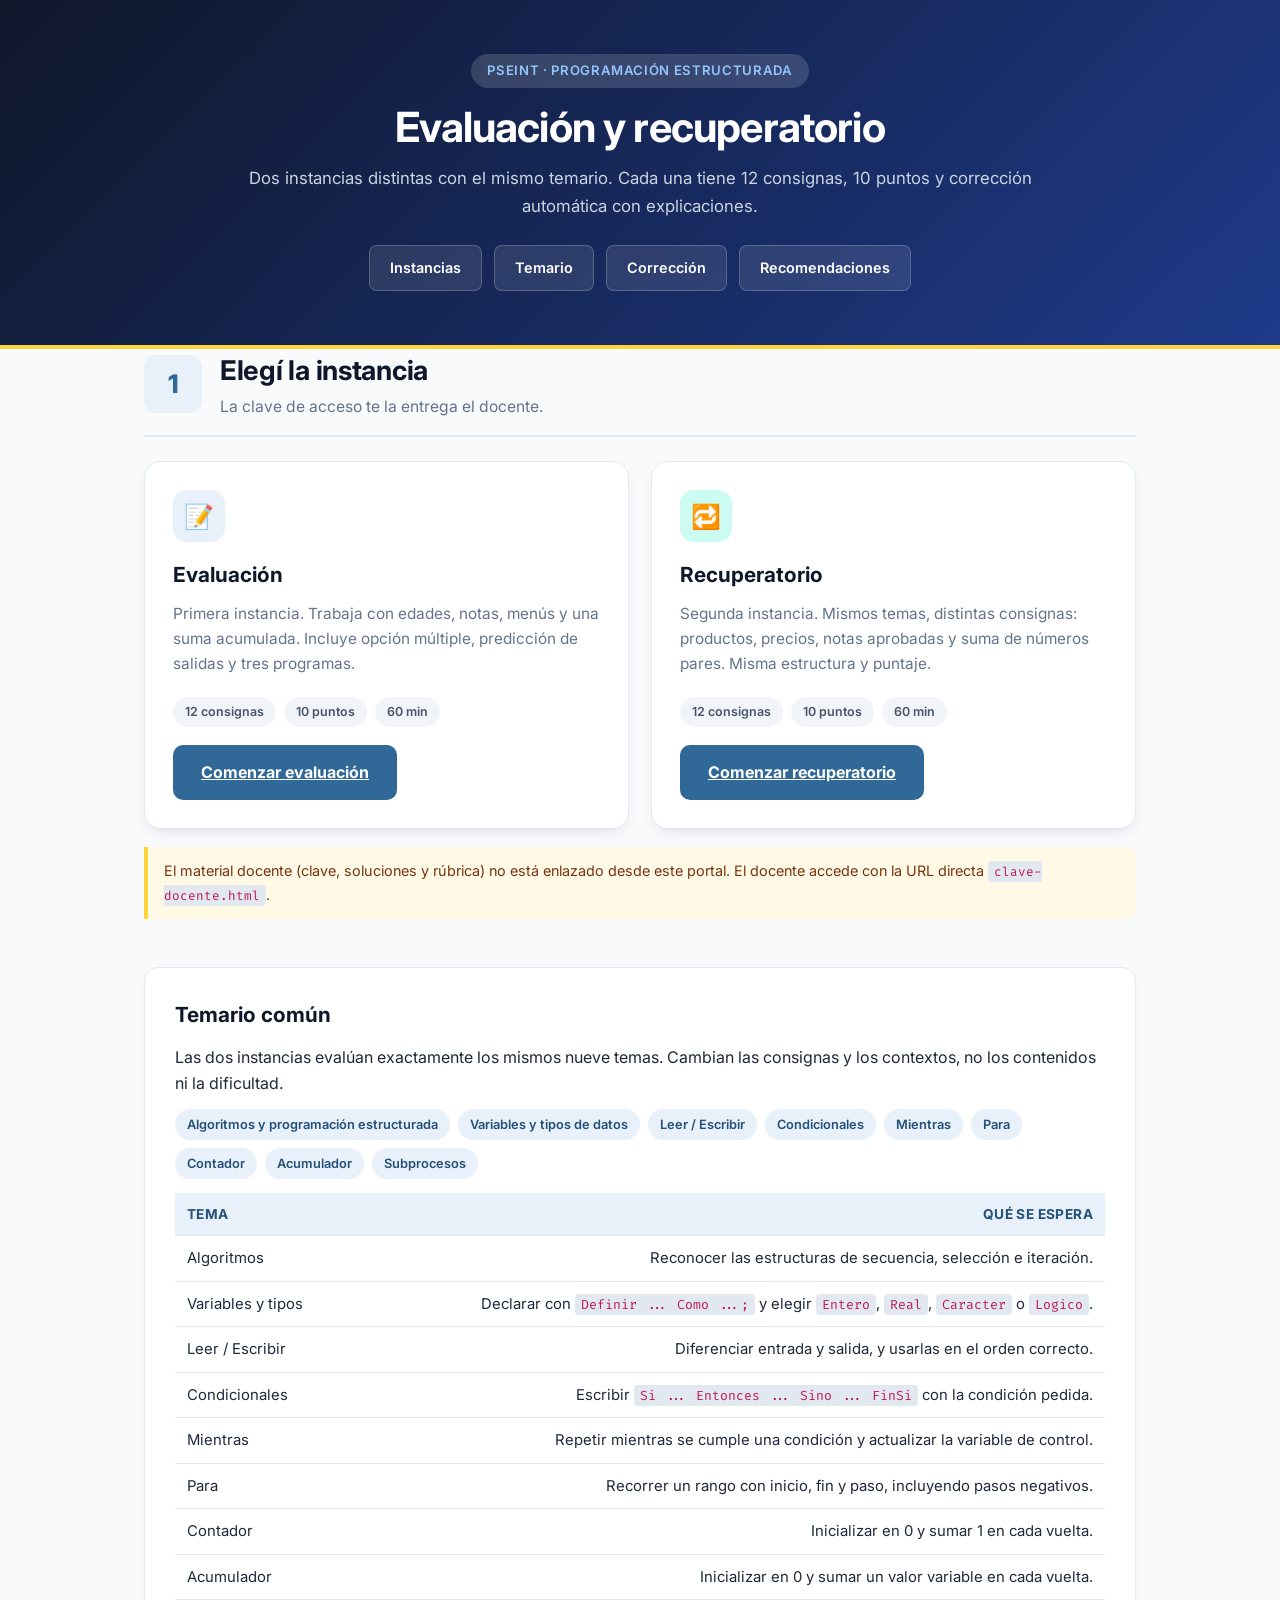
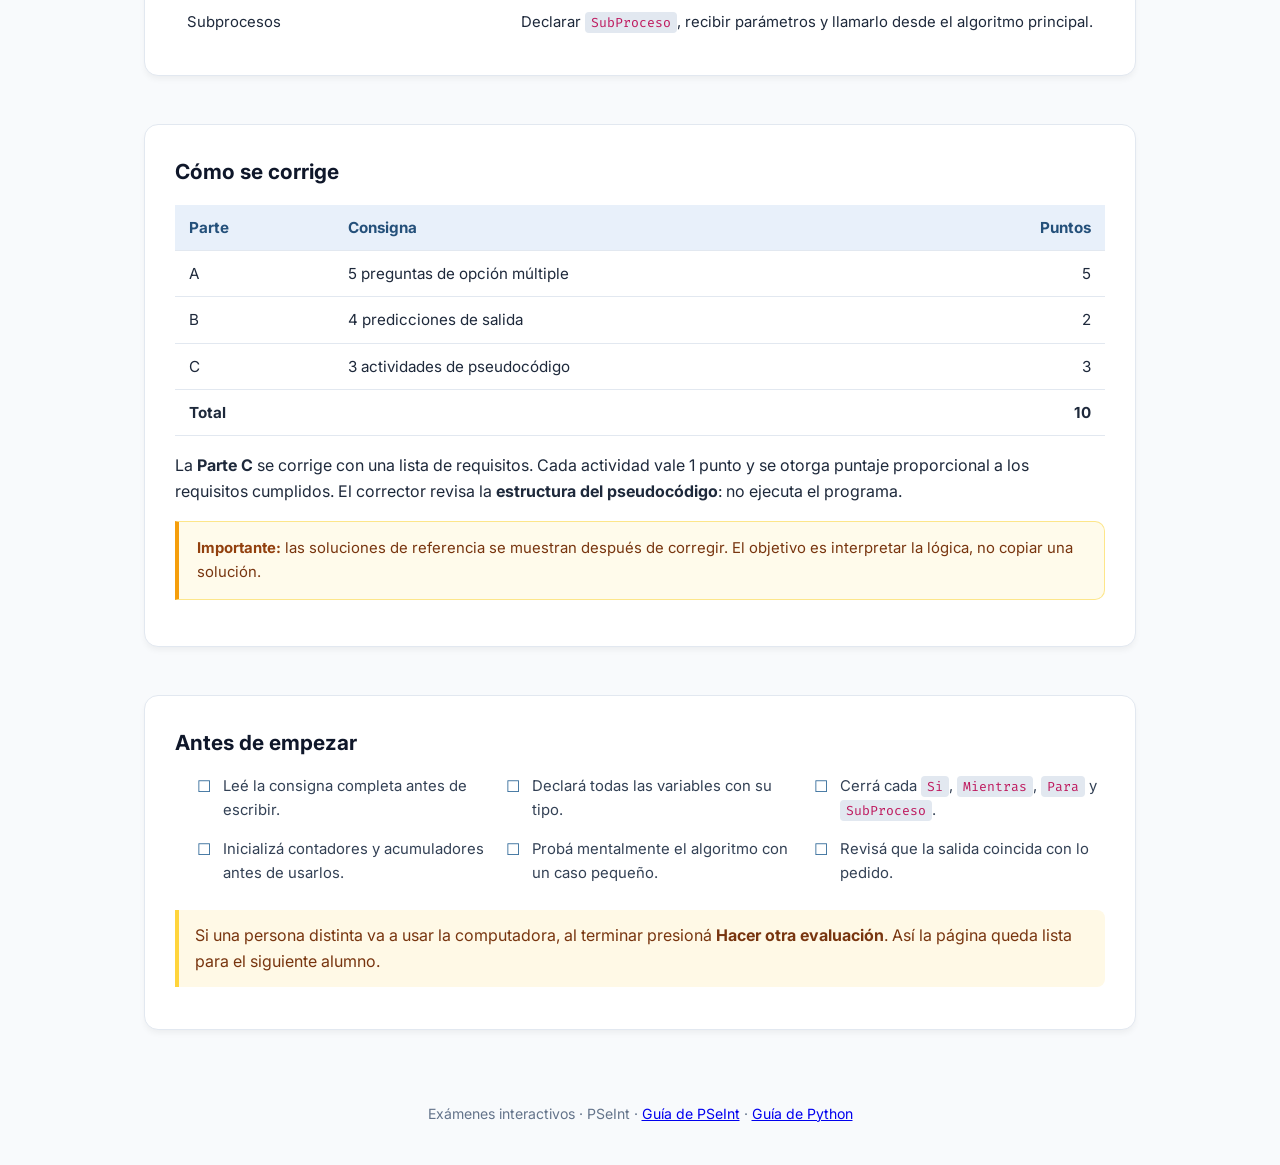
==== examenes/index.html @ 6a828784 "Agrega examenes de PSeInt y enlaza el portal desde la guia" ====
<!DOCTYPE html>
<html lang="es">
<head>
    <meta charset="UTF-8">
    <meta name="viewport" content="width=device-width, initial-scale=1.0">
    <title>Exámenes de PSeInt · Evaluación y recuperatorio</title>
    <link rel="preconnect" href="https://fonts.googleapis.com">
    <link rel="preconnect" href="https://fonts.gstatic.com" crossorigin>
    <link href="https://fonts.googleapis.com/css2?family=Fira+Code:wght@400;600&family=Inter:wght@400;500;600;700;800&display=swap" rel="stylesheet">
    <link rel="stylesheet" href="styles.css">
    <link rel="stylesheet" href="examenes.css">
</head>
<body>

<header class="hero portal-hero">
    <div class="contenedor">
        <span class="badge">PSeInt · Programación Estructurada</span>
        <h1>Evaluación y recuperatorio</h1>
        <p class="subtitulo">
            Dos instancias distintas con el mismo temario. Cada una tiene 12 consignas,
            10 puntos y corrección automática con explicaciones.
        </p>
        <div class="nav-rapida">
            <a href="#instancias" class="btn-enlace">Instancias</a>
            <a href="#temario" class="btn-enlace">Temario</a>
            <a href="#correccion" class="btn-enlace">Corrección</a>
            <a href="#recomendaciones" class="btn-enlace">Recomendaciones</a>
        </div>
    </div>
</header>

<main class="contenedor">

    <section class="bloque" id="instancias">
        <div class="encabezado-seccion">
            <span class="numero-paso">1</span>
            <div>
                <h2>Elegí la instancia</h2>
                <p>La clave de acceso te la entrega el docente.</p>
            </div>
        </div>

        <div class="portal-grid">
            <article class="portal-card">
                <div class="icono">📝</div>
                <h3>Evaluación</h3>
                <p>
                    Primera instancia. Trabaja con edades, notas, menús y una suma acumulada.
                    Incluye opción múltiple, predicción de salidas y tres programas.
                </p>
                <div class="meta">
                    <span>12 consignas</span>
                    <span>10 puntos</span>
                    <span>60 min</span>
                </div>
                <a class="btn btn-primario" href="evaluacion.html">Comenzar evaluación</a>
            </article>

            <article class="portal-card recuperatorio">
                <div class="icono">🔁</div>
                <h3>Recuperatorio</h3>
                <p>
                    Segunda instancia. Mismos temas, distintas consignas: productos, precios,
                    notas aprobadas y suma de números pares. Misma estructura y puntaje.
                </p>
                <div class="meta">
                    <span>12 consignas</span>
                    <span>10 puntos</span>
                    <span>60 min</span>
                </div>
                <a class="btn btn-primario" href="recuperatorio.html">Comenzar recuperatorio</a>
            </article>
        </div>

        <p class="nota" style="margin-top:18px;">
            El material docente (clave, soluciones y rúbrica) no está enlazado desde este portal.
            El docente accede con la URL directa <code>clave-docente.html</code>.
        </p>
    </section>

    <section class="bloque" id="temario">
        <div class="tarjeta">
            <h3>Temario común</h3>
            <p>
               Las dos instancias evalúan exactamente los mismos nueve temas. Cambian las
                consignas y los contextos, no los contenidos ni la dificultad.
            </p>

            <div class="tema-lista">
                <span class="tema-tag">Algoritmos y programación estructurada</span>
                <span class="tema-tag">Variables y tipos de datos</span>
                <span class="tema-tag">Leer / Escribir</span>
                <span class="tema-tag">Condicionales</span>
                <span class="tema-tag">Mientras</span>
                <span class="tema-tag">Para</span>
                <span class="tema-tag">Contador</span>
                <span class="tema-tag">Acumulador</span>
                <span class="tema-tag">Subprocesos</span>
            </div>

            <table class="criterios">
                <thead>
                    <tr><th>Tema</th><th>Qué se espera</th></tr>
                </thead>
                <tbody>
                    <tr><td>Algoritmos</td><td>Reconocer las estructuras de secuencia, selección e iteración.</td></tr>
                    <tr><td>Variables y tipos</td><td>Declarar con <code>Definir ... Como ...;</code> y elegir <code>Entero</code>, <code>Real</code>, <code>Caracter</code> o <code>Logico</code>.</td></tr>
                    <tr><td>Leer / Escribir</td><td>Diferenciar entrada y salida, y usarlas en el orden correcto.</td></tr>
                    <tr><td>Condicionales</td><td>Escribir <code>Si ... Entonces ... Sino ... FinSi</code> con la condición pedida.</td></tr>
                    <tr><td>Mientras</td><td>Repetir mientras se cumple una condición y actualizar la variable de control.</td></tr>
                    <tr><td>Para</td><td>Recorrer un rango con inicio, fin y paso, incluyendo pasos negativos.</td></tr>
                    <tr><td>Contador</td><td>Inicializar en 0 y sumar 1 en cada vuelta.</td></tr>
                    <tr><td>Acumulador</td><td>Inicializar en 0 y sumar un valor variable en cada vuelta.</td></tr>
                    <tr><td>Subprocesos</td><td>Declarar <code>SubProceso</code>, recibir parámetros y llamarlo desde el algoritmo principal.</td></tr>
                </tbody>
            </table>
        </div>
    </section>

    <section class="bloque" id="correccion">
        <div class="tarjeta">
            <h3>Cómo se corrige</h3>
            <table class="tabla-puntos">
                <thead>
                    <tr><th>Parte</th><th>Consigna</th><th>Puntos</th></tr>
                </thead>
                <tbody>
                    <tr><td>A</td><td>5 preguntas de opción múltiple</td><td>5</td></tr>
                    <tr><td>B</td><td>4 predicciones de salida</td><td>2</td></tr>
                    <tr><td>C</td><td>3 actividades de pseudocódigo</td><td>3</td></tr>
                    <tr><td colspan="2"><strong>Total</strong></td><td><strong>10</strong></td></tr>
                </tbody>
            </table>

            <p style="margin-top:16px;">
                La <strong>Parte C</strong> se corrige con una lista de requisitos. Cada actividad
                vale 1 punto y se otorga puntaje proporcional a los requisitos cumplidos.
                El corrector revisa la <strong>estructura del pseudocódigo</strong>: no ejecuta el programa.
            </p>

            <div class="aviso-docente">
                <strong>Importante:</strong> las soluciones de referencia se muestran después de corregir.
                El objetivo es interpretar la lógica, no copiar una solución.
            </div>
        </div>
    </section>

    <section class="bloque" id="recomendaciones">
        <div class="tarjeta">
            <h3>Antes de empezar</h3>
            <ul class="checklist">
                <li>Leé la consigna completa antes de escribir.</li>
                <li>Declará todas las variables con su tipo.</li>
                <li>Cerrá cada <code>Si</code>, <code>Mientras</code>, <code>Para</code> y <code>SubProceso</code>.</li>
                <li>Inicializá contadores y acumuladores antes de usarlos.</li>
                <li>Probá mentalmente el algoritmo con un caso pequeño.</li>
                <li>Revisá que la salida coincida con lo pedido.</li>
            </ul>

            <p class="nota">
                Si una persona distinta va a usar la computadora, al terminar presioná
                <strong>Hacer otra evaluación</strong>. Así la página queda lista para el siguiente alumno.
            </p>
        </div>
    </section>

    <footer>
        <p>
            Exámenes interactivos · PSeInt ·
            <a href="https://miusuariohoy.github.io/pseint/">Guía de PSeInt</a> ·
            <a href="https://miusuariohoy.github.io/Python1/">Guía de Python</a>
        </p>
    </footer>

</main>

</body>
</html>
---- examenes/styles.css ----
/* ============================================================
   Evaluación interactiva · Programación Estructurada
   ============================================================ */
:root {
    --python-blue: #306998;
    --python-blue-dark: #24507a;
    --python-blue-light: #e8f0fa;
    --python-yellow: #ffd43b;
    --python-yellow-light: #fff9e6;
    --secondary: #0f172a;
    --accent: #0ea5e9;
    --bg-page: #f8fafc;
    --bg-card: #ffffff;
    --text-main: #1e293b;
    --text-muted: #64748b;
    --border: #e2e8f0;
    --code-bg: #0f172a;
    --code-text: #f1f5f9;
    --success: #22c55e;
    --warning: #f59e0b;
    --danger: #ef4444;
}

* { margin: 0; padding: 0; box-sizing: border-box; }

body {
    font-family: 'Inter', -apple-system, BlinkMacSystemFont, 'Segoe UI', Roboto, sans-serif;
    background-color: var(--bg-page);
    color: var(--text-main);
    line-height: 1.65;
    scroll-behavior: smooth;
}

.contenedor { max-width: 1040px; margin: 0 auto; padding: 0 24px; }

/* ---------- Puerta de acceso ---------- */
.acceso {
    position: fixed;
    inset: 0;
    z-index: 999;
    display: flex;
    align-items: center;
    justify-content: center;
    padding: 24px;
    background: linear-gradient(135deg, #0f172a 0%, #1e3a8a 100%);
}
.acceso[hidden] { display: none; }

.acceso-caja {
    width: 100%;
    max-width: 420px;
    background: #ffffff;
    border-radius: 16px;
    padding: 36px 30px;
    text-align: center;
    box-shadow: 0 25px 60px -15px rgba(0, 0, 0, .45);
}
.acceso-caja h1 {
    font-size: 1.6rem;
    color: var(--secondary);
    margin-bottom: 8px;
    letter-spacing: -.02em;
}
.acceso-caja p { color: var(--text-muted); font-size: .95rem; margin-bottom: 18px; }
.acceso-caja .badge-acceso {
    display: inline-block;
    background: var(--python-blue-light);
    color: var(--python-blue-dark);
    font-size: .75rem;
    font-weight: 700;
    padding: 5px 14px;
    border-radius: 999px;
    text-transform: uppercase;
    letter-spacing: .06em;
    margin-bottom: 14px;
}
.acceso-caja input {
    width: 100%;
    font-family: 'Fira Code', Consolas, monospace;
    font-size: 1.1rem;
    text-align: center;
    letter-spacing: .3em;
    padding: 13px 12px;
    border: 1px solid #cbd5e1;
    border-radius: 10px;
    margin-bottom: 14px;
    color: var(--text-main);
}
.acceso-caja input:focus {
    outline: none;
    border-color: var(--accent);
    box-shadow: 0 0 0 3px rgba(14, 165, 233, .18);
}
.acceso-error {
    color: var(--danger);
    font-size: .88rem;
    font-weight: 600;
    min-height: 20px;
    margin: 10px 0 0 !important;
}
.acceso-volver {
    margin: 12px 0 0 !important;
    font-size: .88rem !important;
}
.acceso-volver a {
    color: var(--accent);
    font-weight: 600;
    text-decoration: none;
}
.acceso-volver a:hover { text-decoration: underline; }

/* ---------- Encabezado ---------- */
.hero {
    background: linear-gradient(135deg, #0f172a 0%, #1e3a8a 100%);
    color: #ffffff;
    padding: 54px 0 46px;
    text-align: center;
    border-bottom: 4px solid var(--python-yellow);
}
.badge {
    display: inline-block;
    background: rgba(255, 255, 255, .15);
    color: #93c5fd;
    font-size: .82rem;
    font-weight: 600;
    padding: 6px 16px;
    border-radius: 999px;
    text-transform: uppercase;
    letter-spacing: .05em;
    margin-bottom: 16px;
}
.hero h1 { font-size: 2.6rem; line-height: 1.15; letter-spacing: -.02em; margin-bottom: 14px; }
.hero .subtitulo { max-width: 730px; margin: 0 auto 24px; color: #cbd5e1; font-size: 1.05rem; }
.nav-rapida { display: flex; justify-content: center; flex-wrap: wrap; gap: 12px; }
.btn-enlace {
    background-color: rgba(255, 255, 255, .1);
    color: #fff;
    text-decoration: none;
    font-size: .9rem;
    font-weight: 600;
    padding: 10px 20px;
    border-radius: 8px;
    border: 1px solid rgba(255, 255, 255, .2);
    transition: all .2s ease;
}
.btn-enlace:hover { background-color: #fff; color: var(--secondary); transform: translateY(-2px); box-shadow: 0 4px 12px rgba(0, 0, 0, .15); }

main { padding: 46px 0 70px; }
.bloque { margin-bottom: 48px; }

.encabezado-seccion {
    display: flex;
    align-items: center;
    gap: 18px;
    margin-bottom: 24px;
    border-bottom: 2px solid var(--border);
    padding-bottom: 16px;
}
.numero-paso {
    font-size: 1.6rem;
    font-weight: 800;
    color: var(--python-blue);
    background-color: var(--python-blue-light);
    width: 58px;
    height: 58px;
    display: flex;
    align-items: center;
    justify-content: center;
    border-radius: 12px;
    flex-shrink: 0;
}
.encabezado-seccion h2 { font-size: 1.7rem; color: var(--secondary); letter-spacing: -.01em; }
.encabezado-seccion p { color: var(--text-muted); font-size: .98rem; }

/* ---------- Tarjetas ---------- */
.tarjeta {
    background-color: var(--bg-card);
    border-radius: 14px;
    padding: 30px;
    margin-bottom: 22px;
    border: 1px solid var(--border);
    box-shadow: 0 4px 6px -1px rgba(0, 0, 0, .05);
}
.tarjeta h3 { color: var(--secondary); font-size: 1.3rem; margin-bottom: 12px; }
.tarjeta p { margin-bottom: 12px; font-size: 1rem; }
.tarjeta ul, .tarjeta ol { margin-left: 22px; }
.tarjeta li { margin-bottom: 6px; }

.tabla-puntos { width: 100%; border-collapse: collapse; margin-top: 16px; font-size: .95rem; }
.tabla-puntos th, .tabla-puntos td { padding: 10px 14px; border-bottom: 1px solid var(--border); text-align: left; }
.tabla-puntos th { background: var(--python-blue-light); color: var(--python-blue-dark); }
.tabla-puntos td:last-child, .tabla-puntos th:last-child { text-align: right; }

.datos-alumno {
    display: grid;
    grid-template-columns: repeat(2, 1fr);
    gap: 12px;
    margin-top: 20px;
}
.datos-alumno label {
    display: flex;
    flex-direction: column;
    gap: 5px;
    font-size: .82rem;
    font-weight: 600;
    color: var(--text-muted);
    text-transform: uppercase;
    letter-spacing: .03em;
}
.datos-alumno input {
    font-family: inherit;
    font-size: .98rem;
    padding: 10px 12px;
    border: 1px solid #cbd5e1;
    border-radius: 8px;
    color: var(--text-main);
    background: #fff;
}
.datos-alumno input:focus { outline: none; border-color: var(--accent); box-shadow: 0 0 0 3px rgba(14, 165, 233, .15); }
.datos-alumno input.invalido { border-color: var(--danger); background: #fef2f2; }

/* ---------- Preguntas ---------- */
.pregunta {
    background-color: var(--bg-card);
    border: 1px solid var(--border);
    border-radius: 14px;
    padding: 24px;
    margin-bottom: 18px;
    box-shadow: 0 3px 5px -1px rgba(0, 0, 0, .04);
    transition: border-color .2s ease, background-color .2s ease;
}
.enunciado { display: flex; align-items: flex-start; gap: 12px; font-weight: 600; font-size: 1rem; margin-bottom: 14px; }
.num-preg {
    background: var(--python-blue-light);
    color: var(--python-blue);
    font-weight: 800;
    min-width: 34px;
    height: 34px;
    border-radius: 9px;
    display: inline-flex;
    align-items: center;
    justify-content: center;
    flex-shrink: 0;
    font-size: .9rem;
}
.opciones { display: grid; gap: 10px; margin-left: 46px; }
.opciones label {
    display: flex;
    gap: 10px;
    align-items: flex-start;
    padding: 11px 14px;
    border: 1px solid var(--border);
    border-radius: 9px;
    cursor: pointer;
    transition: all .15s ease;
    font-size: .97rem;
}
.opciones label:hover { background: var(--python-blue-light); border-color: #bfdbfe; }
.opciones input { margin-top: 4px; accent-color: var(--python-blue); flex-shrink: 0; }

.opciones label.opcion-correcta { background: #dcfce7; border-color: #22c55e; font-weight: 600; }
.opciones label.opcion-elegida-mal { background: #fee2e2; border-color: #ef4444; }
.pregunta.correcta { border-color: #86efac; background: #f0fdf4; }
.pregunta.incorrecta { border-color: #fca5a5; background: #fef2f2; }

.explicacion {
    display: none;
    margin: 16px 0 0 46px;
    padding: 12px 16px;
    background: #f8fafc;
    border-left: 4px solid var(--accent);
    border-radius: 0 8px 8px 0;
    font-size: .93rem;
    color: #334155;
}
body.calificado .explicacion { display: block; }

/* ---------- Salidas ---------- */
.campo-salida { margin: 14px 0 0 46px; display: flex; gap: 10px; align-items: center; flex-wrap: wrap; font-weight: 600; font-size: .95rem; }
.campo-salida input {
    font-family: 'Fira Code', Consolas, monospace;
    font-size: .98rem;
    padding: 9px 12px;
    border: 1px solid #cbd5e1;
    border-radius: 8px;
    min-width: 230px;
    color: var(--text-main);
}
.campo-salida input:focus { outline: none; border-color: var(--accent); box-shadow: 0 0 0 3px rgba(14, 165, 233, .15); }
.salida.correcta input { border-color: var(--success); background: #f0fdf4; }
.salida.incorrecta input { border-color: var(--danger); background: #fef2f2; }

/* ---------- Código ---------- */
pre {
    background-color: var(--code-bg);
    color: var(--code-text);
    padding: 18px 20px;
    border-radius: 10px;
    overflow-x: auto;
    margin: 14px 0;
    font-family: 'Fira Code', Consolas, monospace;
    font-size: .9rem;
    line-height: 1.55;
}
pre code { background: transparent; color: inherit; padding: 0; font-size: inherit; }
code { font-family: 'Fira Code', Consolas, monospace; background-color: #e2e8f0; color: #be185d; padding: 2px 6px; border-radius: 4px; font-size: .88em; }

.editor {
    width: 100%;
    min-height: 165px;
    font-family: 'Fira Code', Consolas, monospace;
    font-size: .9rem;
    line-height: 1.55;
    padding: 16px;
    border-radius: 10px;
    border: 1px solid #334155;
    background: var(--code-bg);
    color: var(--code-text);
    resize: vertical;
    margin-top: 6px;
    tab-size: 4;
}
.editor:focus { outline: none; border-color: var(--accent); box-shadow: 0 0 0 3px rgba(14, 165, 233, .2); }

.resultado-codigo { display: none; margin-top: 14px; padding: 14px 18px; border-radius: 10px; background: #f8fafc; border: 1px solid var(--border); }
body.calificado .resultado-codigo { display: block; }
.resultado-codigo ul { list-style: none; margin: 8px 0 0; padding: 0; }
.resultado-codigo li { padding: 3px 0; font-size: .92rem; }
.resultado-codigo .ok { color: #15803d; }
.resultado-codigo .fail { color: #b91c1c; }
.puntos-code { color: var(--python-blue-dark); font-size: 1rem; }

.solucion { display: none; margin-top: 14px; }
body.calificado .solucion { display: block; }
.solucion summary { cursor: pointer; font-weight: 600; color: var(--python-blue); }
.solucion pre { margin-top: 10px; }

/* ---------- Acciones y resultado ---------- */
.acciones { display: flex; gap: 12px; flex-wrap: wrap; justify-content: center; margin: 34px 0; }
.btn {
    border: none;
    border-radius: 10px;
    padding: 14px 28px;
    font-size: 1rem;
    font-weight: 700;
    cursor: pointer;
    font-family: inherit;
    transition: all .2s ease;
}
.btn-primario { background: var(--python-blue); color: #fff; }
.btn-primario:hover { background: var(--python-blue-dark); transform: translateY(-1px); }
.btn-secundario { background: #fff; color: var(--secondary); border: 1px solid var(--border); }
.btn-secundario:hover { background: #f1f5f9; }
.btn-chico { padding: 9px 16px; font-size: .88rem; }

.resultado {
    display: none;
    background: #fff;
    border: 2px solid var(--python-blue);
    border-radius: 16px;
    padding: 32px;
    text-align: center;
    box-shadow: 0 10px 25px -5px rgba(48, 105, 152, .2);
    scroll-margin-top: 20px;
}
.resultado.visible { display: block; }
.puntaje-grande { font-size: 3.6rem; font-weight: 800; color: var(--python-blue); line-height: 1; }
.puntaje-grande small { font-size: 1.3rem; color: var(--text-muted); font-weight: 600; }
.barra { height: 14px; background: #e2e8f0; border-radius: 999px; overflow: hidden; margin: 18px auto 10px; max-width: 520px; }
.barra-fill { height: 100%; width: 0; background: linear-gradient(90deg, #0ea5e9, #22c55e); transition: width .6s ease; }
#mensaje { font-size: 1.05rem; font-weight: 600; margin-top: 8px; }
.desglose { display: flex; justify-content: center; gap: 26px; flex-wrap: wrap; margin-top: 20px; font-size: .95rem; color: var(--text-muted); }
.desglose b { color: var(--secondary); }

.nota {
    margin-top: 18px;
    padding: 12px 16px;
    background: var(--python-yellow-light);
    border-left: 4px solid var(--python-yellow);
    border-radius: 0 8px 8px 0;
    font-size: .9rem;
    color: #78350f;
}

/* ---------- Avisos ---------- */
.aviso-envio {
    display: none;
    background: #f0fdf4;
    border: 1px solid #86efac;
    color: #166534;
    border-radius: 12px;
    padding: 16px 20px;
    margin: 0 0 26px;
    font-size: .95rem;
    line-height: 1.6;
}
.aviso-envio.visible { display: block; }
.aviso-envio.error { background: #fef2f2; border-color: #fca5a5; color: #991b1b; }

.estado-envio { display: none; margin-top: 14px; font-size: .95rem; font-weight: 600; color: var(--text-muted); }
body.calificado .estado-envio { display: block; }
.estado-envio.ok { color: #15803d; }
.estado-envio.fail { color: #b91c1c; }
.estado-envio a { color: inherit; }

.resumen-errores {
    display: none;
    margin: 18px auto 0;
    max-width: 660px;
    text-align: left;
    background: #fffbeb;
    border: 1px solid #fde68a;
    border-radius: 10px;
    padding: 14px 18px;
    font-size: .93rem;
    color: #78350f;
    line-height: 1.6;
}
body.calificado .resumen-errores { display: block; }
.resumen-errores.sin-errores { background: #f0fdf4; border-color: #86efac; color: #166534; }

.enviar-fallback { display: none; margin-top: 14px; }
body.calificado .enviar-fallback.visible { display: flex; gap: 10px; justify-content: center; flex-wrap: wrap; }

body.enviada .pregunta { border-color: #cbd5e1; }
body.enviada input:disabled,
body.enviada textarea:disabled { background: #f1f5f9; color: #475569; cursor: not-allowed; }
body.enviada .editor:disabled { background: #0f172a; color: #94a3b8; }

footer { text-align: center; color: var(--text-muted); font-size: .88rem; padding: 24px 0 40px; }

/* ---------- Responsive ---------- */
@media (max-width: 700px) {
    .hero h1 { font-size: 2rem; }
    .datos-alumno { grid-template-columns: 1fr; }
    .opciones, .explicacion, .campo-salida { margin-left: 0; }
    .pregunta { padding: 18px; }
    .tarjeta { padding: 22px; }
}

/* ---------- Impresión ---------- */
@media print {
    .no-print { display: none !important; }
    .acceso { display: none !important; }
    body { background: #fff; }
    .hero { padding: 26px 0; -webkit-print-color-adjust: exact; print-color-adjust: exact; }
    .hero .nav-rapida { display: none; }
    .bloque { margin-bottom: 26px; }
    .tarjeta, .pregunta, .resultado { box-shadow: none; break-inside: avoid; }
    .editor { min-height: 130px; white-space: pre-wrap; }
    .pregunta { page-break-inside: avoid; }
    a[href]::after { content: ""; }
}
---- examenes/examenes.css ----
/* ============================================================
   Exámenes de PSeInt · Evaluación y recuperatorio
   Estilos complementarios sobre styles.css
   ============================================================ */

/* ---------- Portal ---------- */
.portal-hero {
    padding-bottom: 54px;
}
.portal-hero .subtitulo {
    max-width: 820px;
}
.portal-grid {
    display: grid;
    grid-template-columns: repeat(auto-fit, minmax(280px, 1fr));
    gap: 22px;
    margin-top: 8px;
}
.portal-card {
    display: flex;
    flex-direction: column;
    background: var(--bg-card);
    border: 1px solid var(--border);
    border-radius: 16px;
    padding: 28px;
    box-shadow: 0 6px 18px -8px rgba(15, 23, 42, .18);
    transition: transform .2s ease, box-shadow .2s ease;
}
.portal-card:hover {
    transform: translateY(-3px);
    box-shadow: 0 14px 30px -12px rgba(15, 23, 42, .28);
}
.portal-card .icono {
    width: 52px;
    height: 52px;
    display: flex;
    align-items: center;
    justify-content: center;
    border-radius: 14px;
    background: var(--python-blue-light);
    font-size: 1.5rem;
    margin-bottom: 16px;
}
.portal-card.recuperatorio .icono {
    background: #ccfbf1;
}
.portal-card.docente .icono {
    background: #fef3c7;
}
.portal-card h3 {
    color: var(--secondary);
    font-size: 1.3rem;
    margin-bottom: 8px;
}
.portal-card p {
    color: var(--text-muted);
    font-size: .96rem;
    margin-bottom: 16px;
}
.portal-card .meta {
    display: flex;
    flex-wrap: wrap;
    gap: 8px;
    margin: 4px 0 18px;
}
.portal-card .meta span {
    background: #f1f5f9;
    color: #475569;
    border-radius: 999px;
    padding: 5px 12px;
    font-size: .78rem;
    font-weight: 600;
}
.portal-card .btn {
    margin-top: auto;
    align-self: flex-start;
}

/* ---------- Etiquetas de temas ---------- */
.tema-lista {
    display: flex;
    flex-wrap: wrap;
    gap: 8px;
    margin: 12px 0 0;
}
.tema-tag {
    background: var(--python-blue-light);
    color: var(--python-blue-dark);
    border-radius: 999px;
    padding: 5px 12px;
    font-size: .8rem;
    font-weight: 600;
}
.tema-tag.verde {
    background: #dcfce7;
    color: #166534;
}
.tema-tag.amarillo {
    background: #fef3c7;
    color: #92400e;
}

/* ---------- Tablas de criterios y mapa de temas ---------- */
.criterios {
    width: 100%;
    border-collapse: collapse;
    margin-top: 14px;
    font-size: .93rem;
}
.criterios th,
.criterios td {
    padding: 10px 12px;
    border-bottom: 1px solid var(--border);
    text-align: left;
    vertical-align: top;
}
.criterios th {
    background: var(--python-blue-light);
    color: var(--python-blue-dark);
    font-size: .85rem;
    text-transform: uppercase;
    letter-spacing: .03em;
}
.criterios td:last-child,
.criterios th:last-child {
    text-align: right;
    white-space: nowrap;
}
.criterios tr:last-child td {
    border-bottom: none;
}
.criterios .total td {
    background: #f8fafc;
    font-weight: 700;
    color: var(--secondary);
}
.mapa-temas td:first-child {
    font-weight: 700;
    color: var(--secondary);
    white-space: nowrap;
}

/* ---------- Avisos ---------- */
.aviso-docente {
    background: #fffbeb;
    border: 1px solid #fde68a;
    border-left: 4px solid var(--warning);
    border-radius: 0 10px 10px 0;
    padding: 14px 18px;
    color: #78350f;
    font-size: .93rem;
    margin: 16px 0;
}
.aviso-docente strong {
    color: #92400e;
}

/* ---------- Pistas dentro de las actividades ---------- */
.pista {
    margin: 14px 0 0 46px;
    background: #f8fafc;
    border: 1px dashed #cbd5e1;
    border-radius: 9px;
    padding: 10px 14px;
    font-size: .9rem;
    color: #475569;
}
.pista summary {
    cursor: pointer;
    font-weight: 700;
    color: var(--python-blue);
}
.pista p {
    margin-top: 8px;
}
.pista code {
    font-size: .86em;
}

/* ---------- Lista de auto-revisión ---------- */
.checklist {
    list-style: none;
    margin: 14px 0 0;
    padding: 0;
    display: grid;
    grid-template-columns: repeat(auto-fit, minmax(260px, 1fr));
    gap: 8px 18px;
}
.checklist li {
    position: relative;
    padding-left: 26px;
    font-size: .93rem;
    color: #334155;
}
.checklist li::before {
    content: "☐";
    position: absolute;
    left: 0;
    top: -1px;
    color: var(--python-blue);
    font-size: 1rem;
}

/* ---------- Variante visual del recuperatorio ---------- */
.hero.recuperatorio {
    background: linear-gradient(135deg, #042f2e 0%, #0f766e 100%);
    border-bottom-color: #fbbf24;
}
.hero.recuperatorio .badge {
    color: #99f6e4;
}

/* ---------- Tabla de respuestas de la clave ---------- */
.tabla-clave td:first-child {
    font-weight: 700;
    color: var(--python-blue-dark);
    white-space: nowrap;
}
.tabla-clave code {
    font-size: .86em;
}
.respuesta-correcta {
    color: #15803d;
    font-weight: 700;
}

/* ---------- Impresión ---------- */
@media print {
    .portal-grid {
        display: block;
    }
    .portal-card {
        break-inside: avoid;
        margin-bottom: 18px;
        box-shadow: none;
    }
    .pista,
    .aviso-docente {
        border: 1px solid #cbd5e1;
        background: #fff;
    }
    .criterios th {
        background: #f1f5f9;
    }
}

@media (max-width: 700px) {
    .portal-grid {
        grid-template-columns: 1fr;
    }
    .pista {
        margin-left: 0;
    }
    .criterios {
        display: block;
        overflow-x: auto;
    }
}
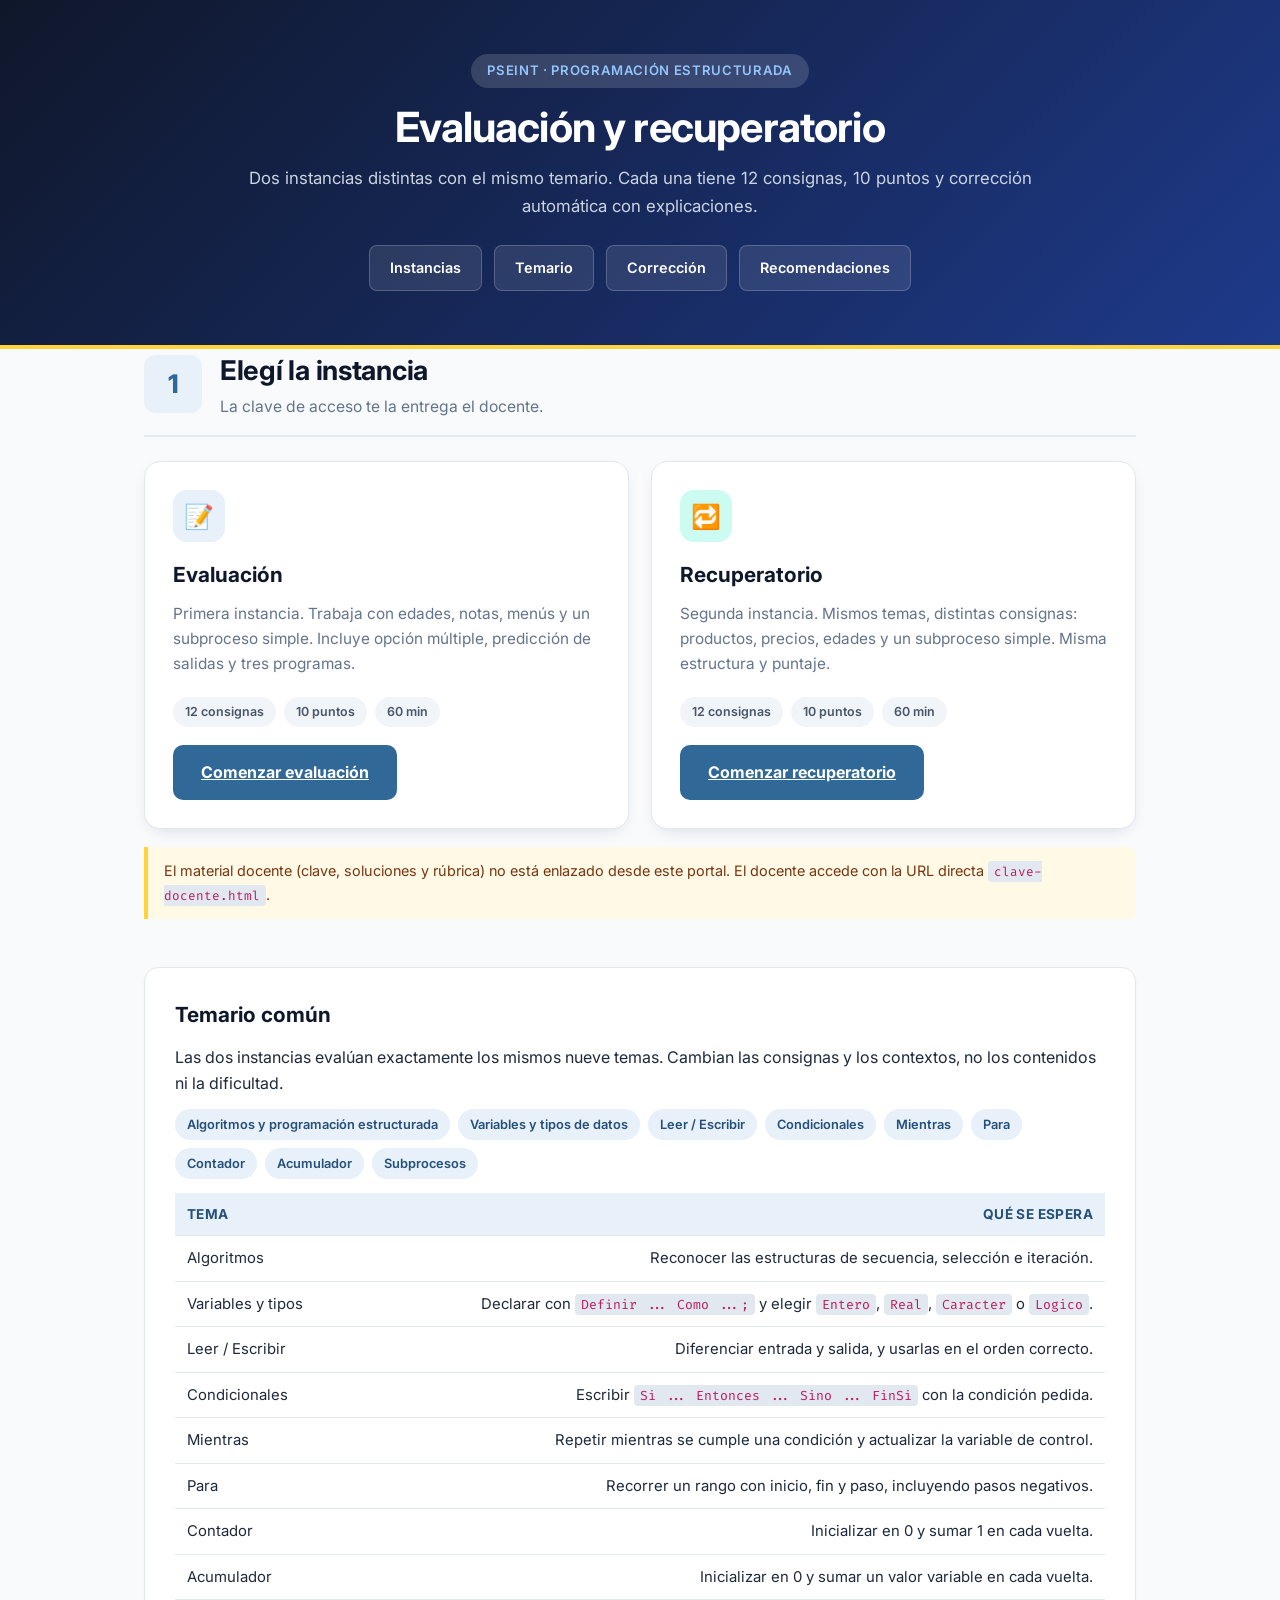
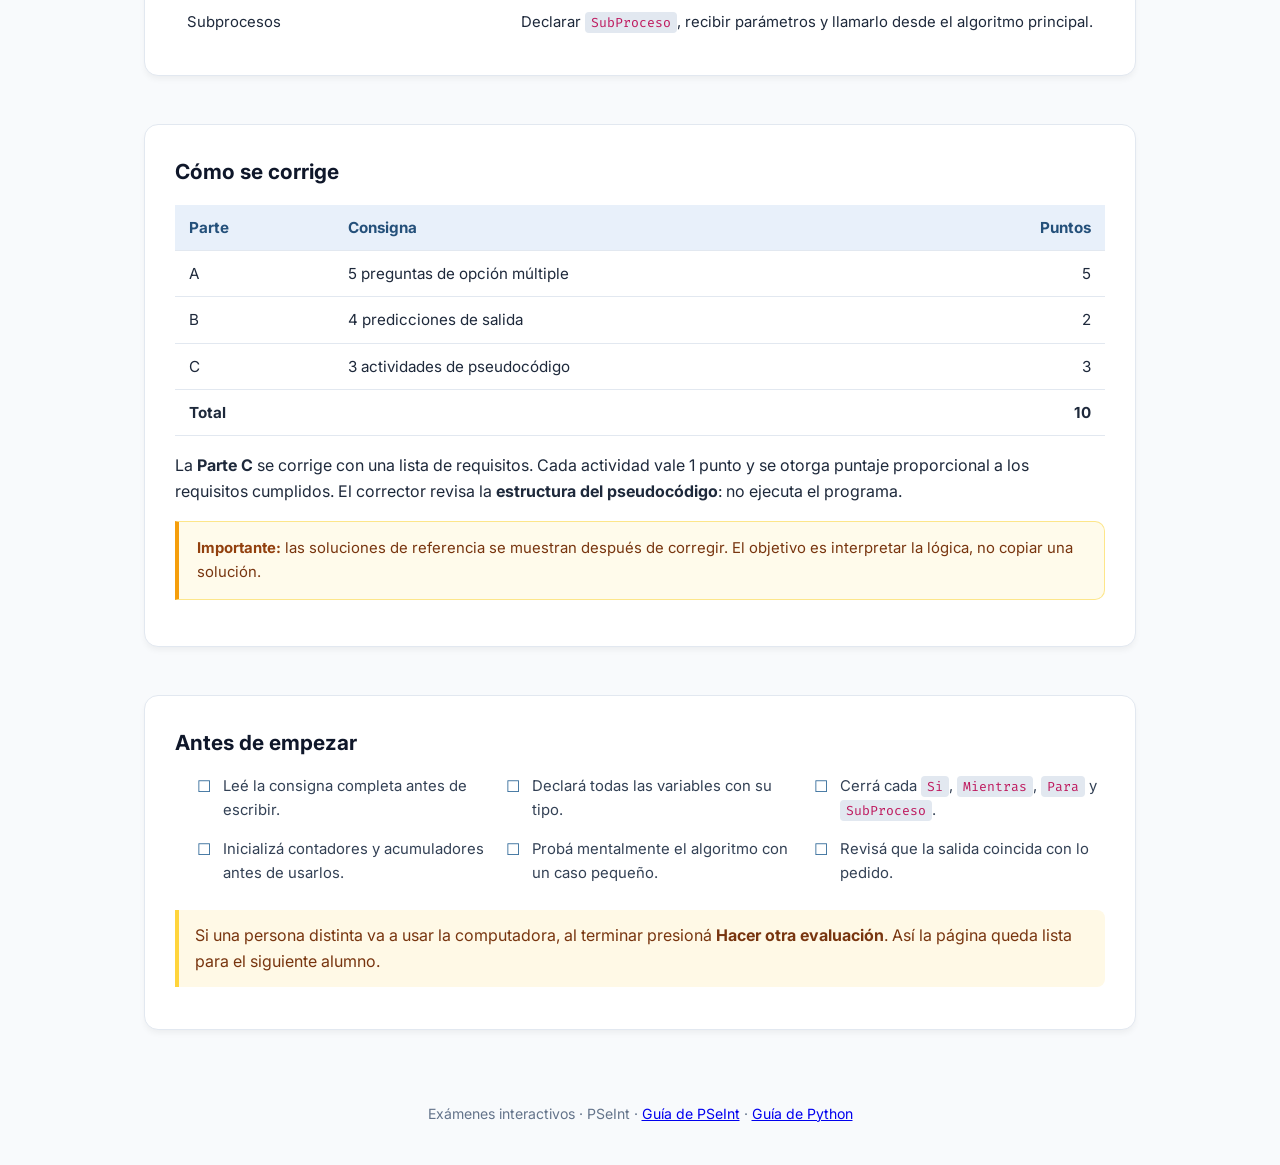
==== commit a7bc8aa6: "Ajusta la Parte C de la evaluacion y el recuperatorio de PSeInt" ====
--- a/examenes/index.html
+++ b/examenes/index.html
@@ -45,7 +45,7 @@
                 <div class="icono">📝</div>
                 <h3>Evaluación</h3>
                 <p>
-                    Primera instancia. Trabaja con edades, notas, menús y una suma acumulada.
+                    Primera instancia. Trabaja con edades, notas, menús y un subproceso simple.
                     Incluye opción múltiple, predicción de salidas y tres programas.
                 </p>
                 <div class="meta">
@@ -61,7 +61,7 @@
                 <h3>Recuperatorio</h3>
                 <p>
                     Segunda instancia. Mismos temas, distintas consignas: productos, precios,
-                    notas aprobadas y suma de números pares. Misma estructura y puntaje.
+                    edades y un subproceso simple. Misma estructura y puntaje.
                 </p>
                 <div class="meta">
                     <span>12 consignas</span>
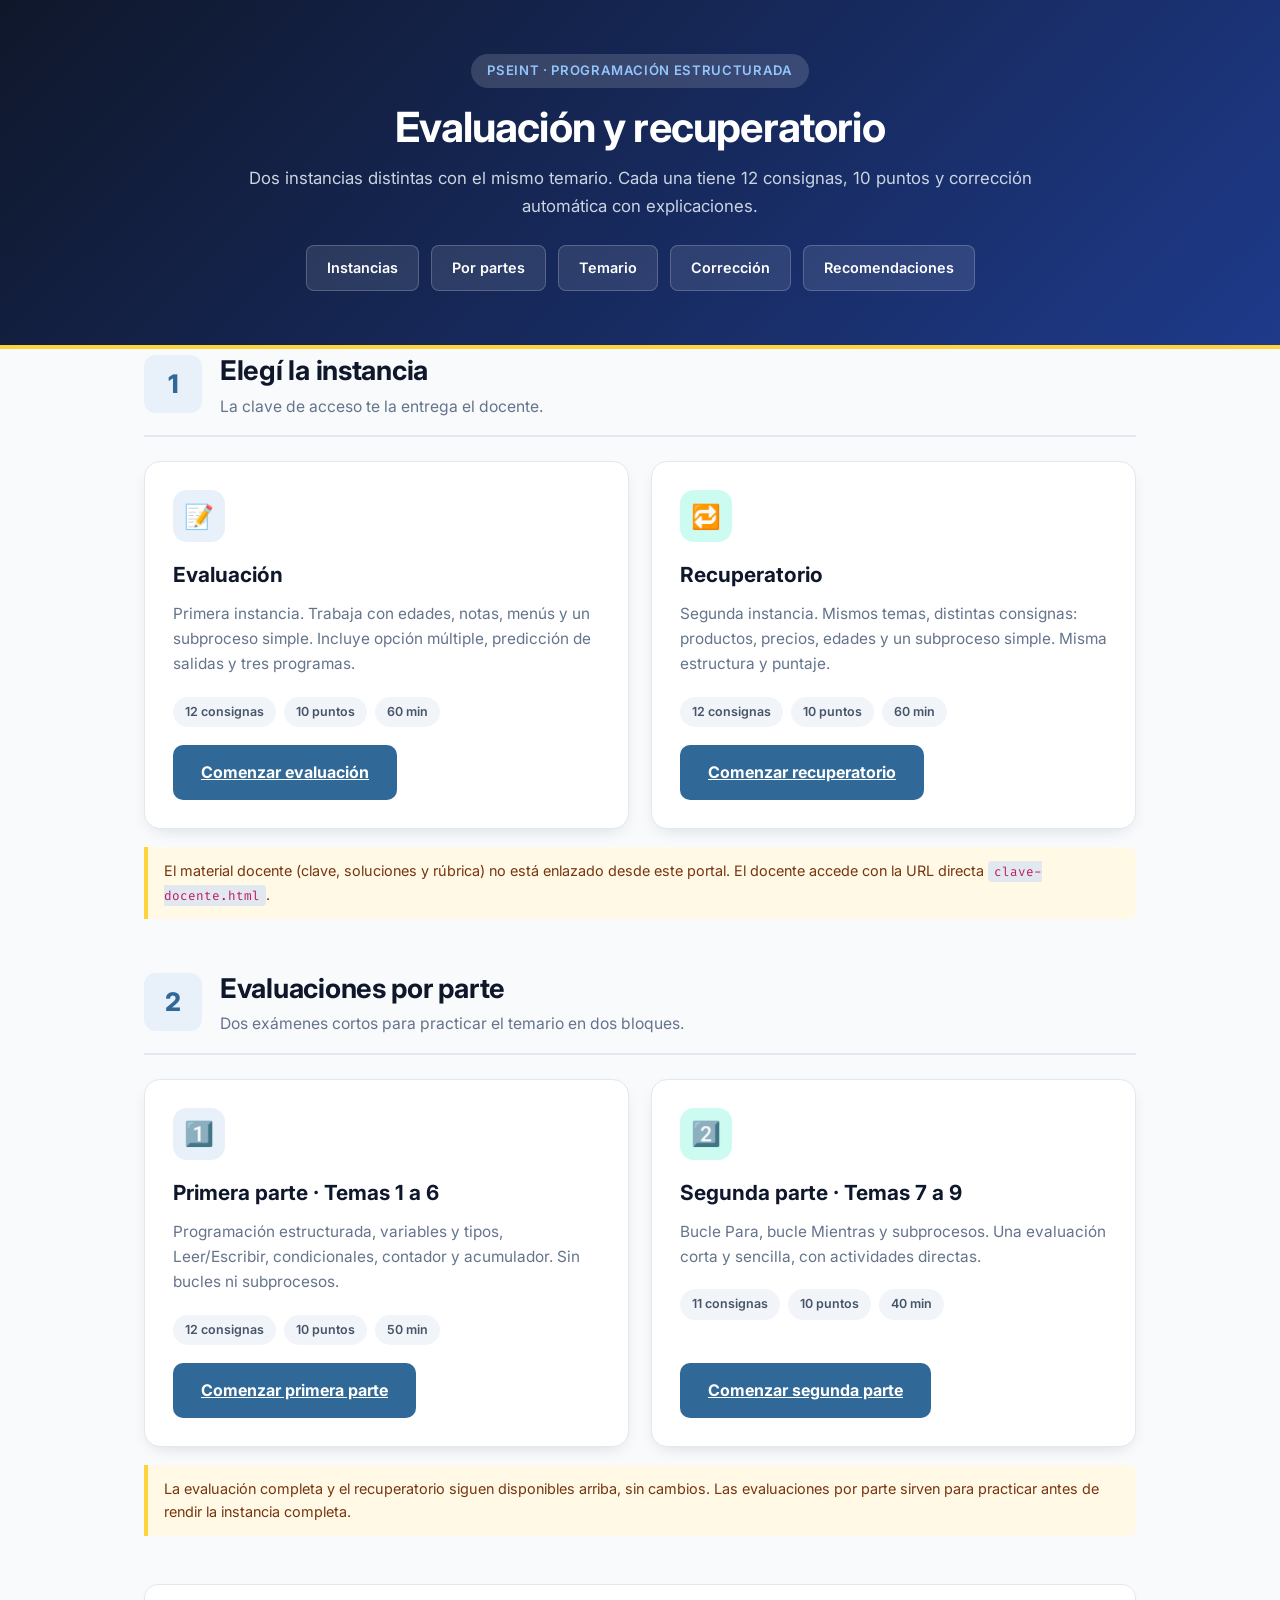
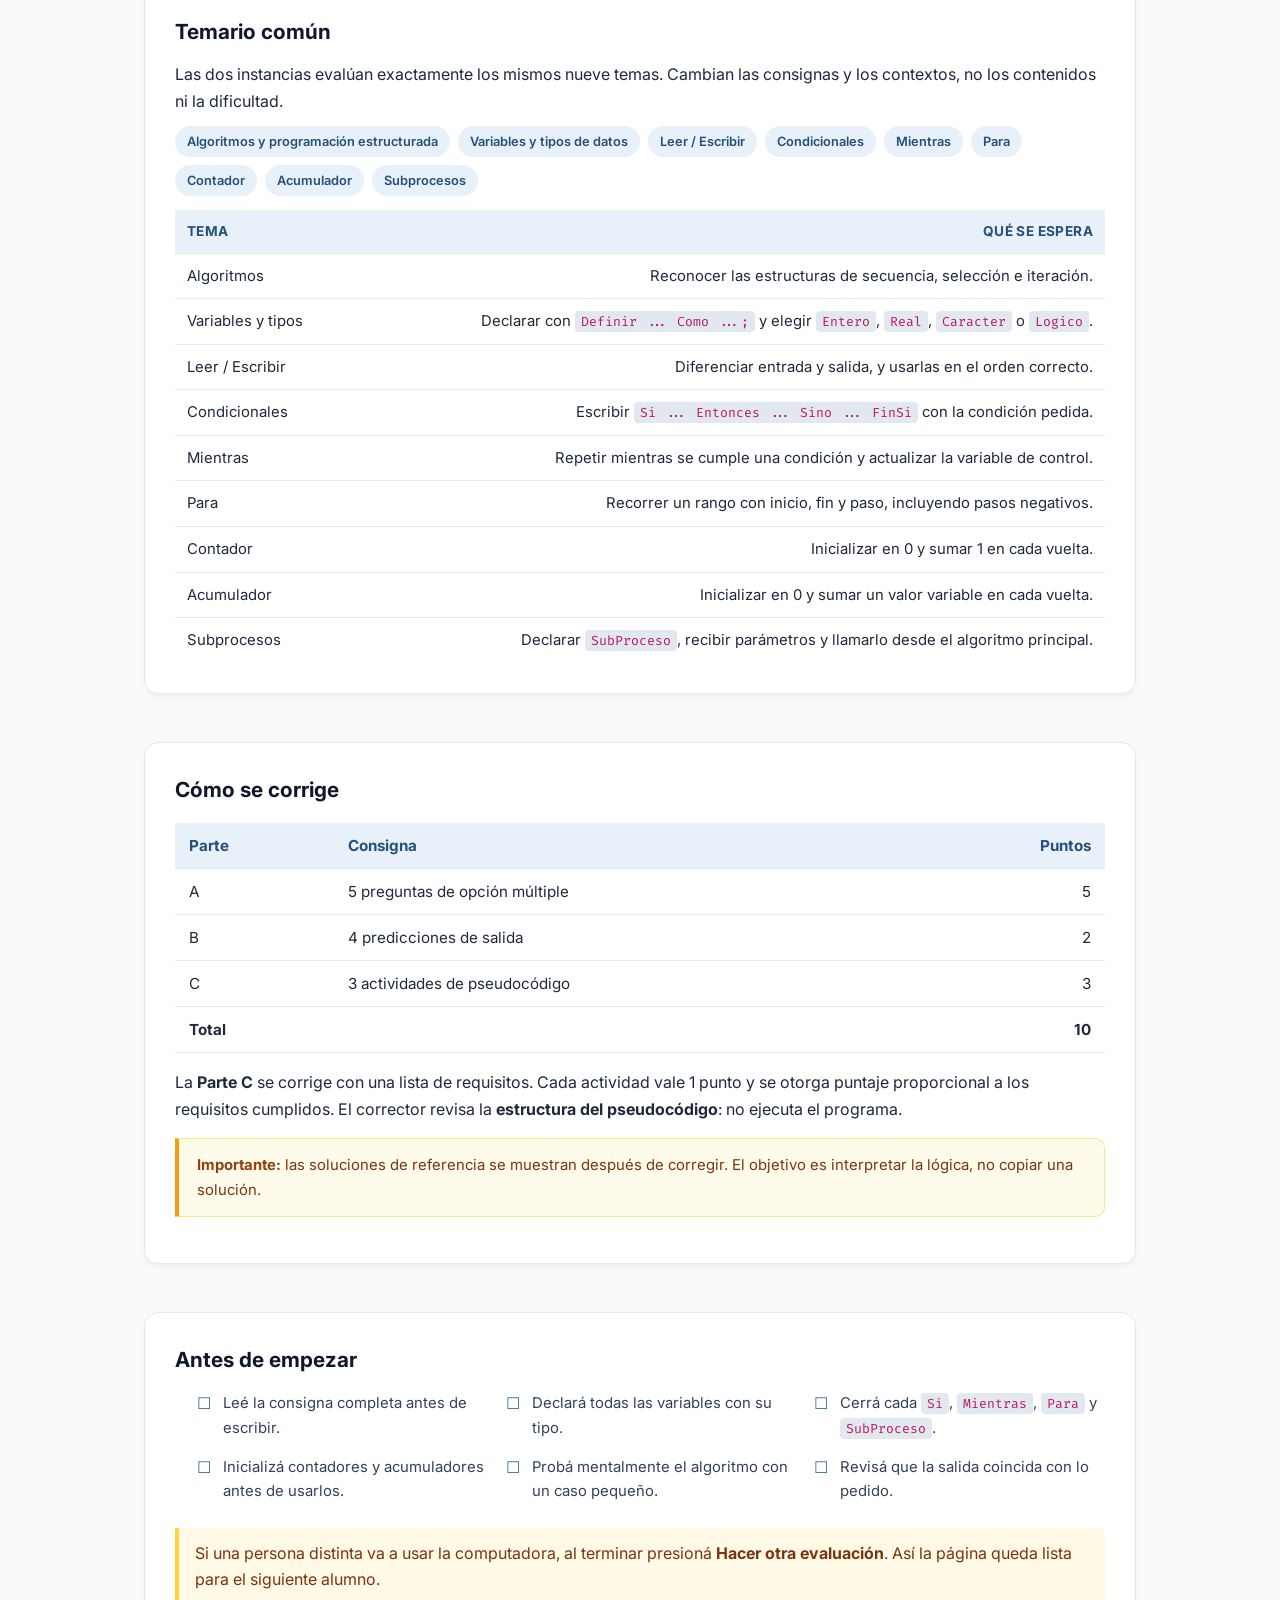
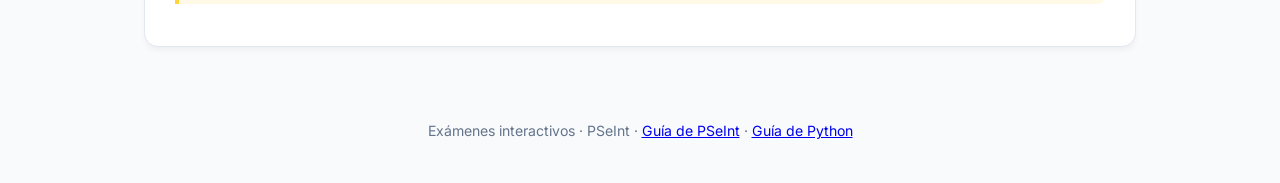
==== commit 00f62493: "Agrega evaluaciones por partes de temas 1 a 6 y 7 a 9" ====
--- a/examenes/index.html
+++ b/examenes/index.html
@@ -22,6 +22,7 @@
         </p>
         <div class="nav-rapida">
             <a href="#instancias" class="btn-enlace">Instancias</a>
+            <a href="#partes" class="btn-enlace">Por partes</a>
             <a href="#temario" class="btn-enlace">Temario</a>
             <a href="#correccion" class="btn-enlace">Corrección</a>
             <a href="#recomendaciones" class="btn-enlace">Recomendaciones</a>
@@ -75,6 +76,53 @@
         <p class="nota" style="margin-top:18px;">
             El material docente (clave, soluciones y rúbrica) no está enlazado desde este portal.
             El docente accede con la URL directa <code>clave-docente.html</code>.
+        </p>
+    </section>
+
+    <section class="bloque" id="partes">
+        <div class="encabezado-seccion">
+            <span class="numero-paso">2</span>
+            <div>
+                <h2>Evaluaciones por parte</h2>
+                <p>Dos exámenes cortos para practicar el temario en dos bloques.</p>
+            </div>
+        </div>
+
+        <div class="portal-grid">
+            <article class="portal-card">
+                <div class="icono">1️⃣</div>
+                <h3>Primera parte · Temas 1 a 6</h3>
+                <p>
+                    Programación estructurada, variables y tipos, Leer/Escribir, condicionales,
+                    contador y acumulador. Sin bucles ni subprocesos.
+                </p>
+                <div class="meta">
+                    <span>12 consignas</span>
+                    <span>10 puntos</span>
+                    <span>50 min</span>
+                </div>
+                <a class="btn btn-primario" href="parte-1.html">Comenzar primera parte</a>
+            </article>
+
+            <article class="portal-card recuperatorio">
+                <div class="icono">2️⃣</div>
+                <h3>Segunda parte · Temas 7 a 9</h3>
+                <p>
+                    Bucle Para, bucle Mientras y subprocesos. Una evaluación corta y sencilla,
+                    con actividades directas.
+                </p>
+                <div class="meta">
+                    <span>11 consignas</span>
+                    <span>10 puntos</span>
+                    <span>40 min</span>
+                </div>
+                <a class="btn btn-primario" href="parte-2.html">Comenzar segunda parte</a>
+            </article>
+        </div>
+
+        <p class="nota" style="margin-top:18px;">
+            La evaluación completa y el recuperatorio siguen disponibles arriba, sin cambios.
+            Las evaluaciones por parte sirven para practicar antes de rendir la instancia completa.
         </p>
     </section>
 
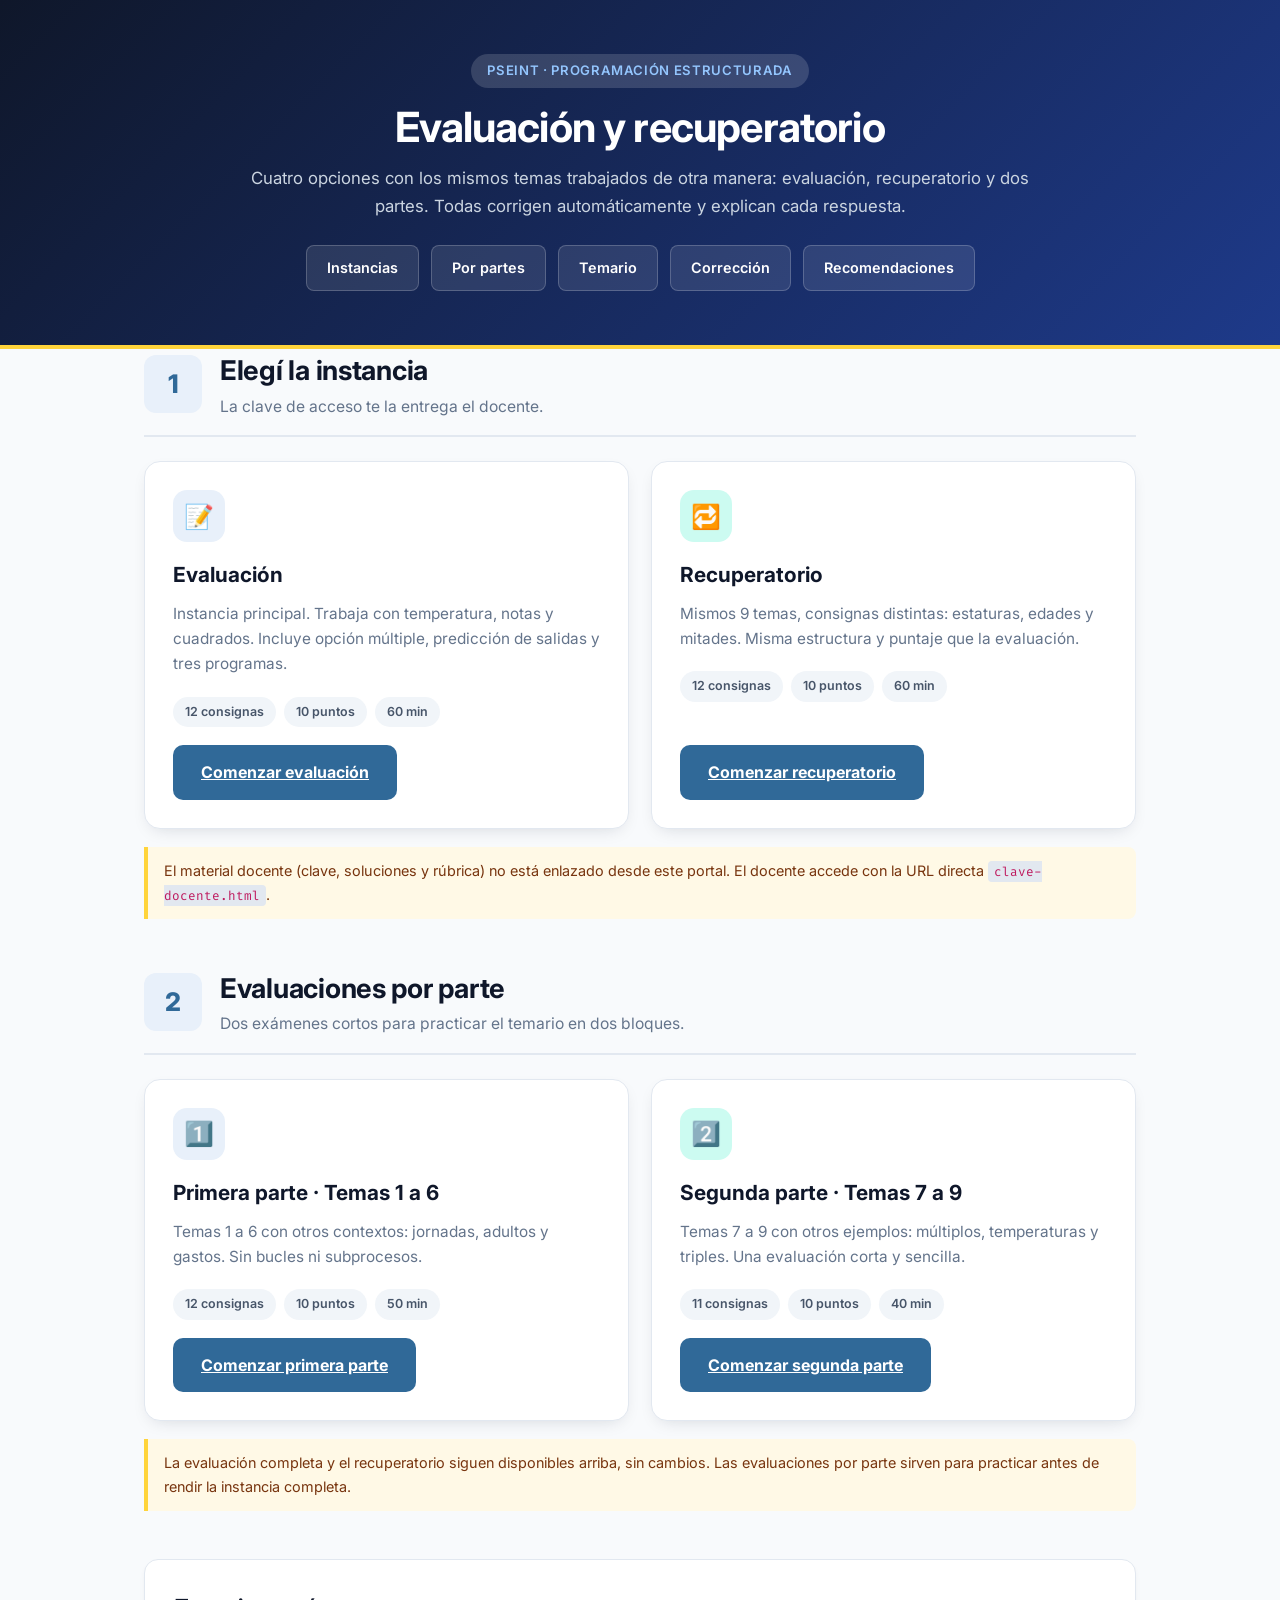
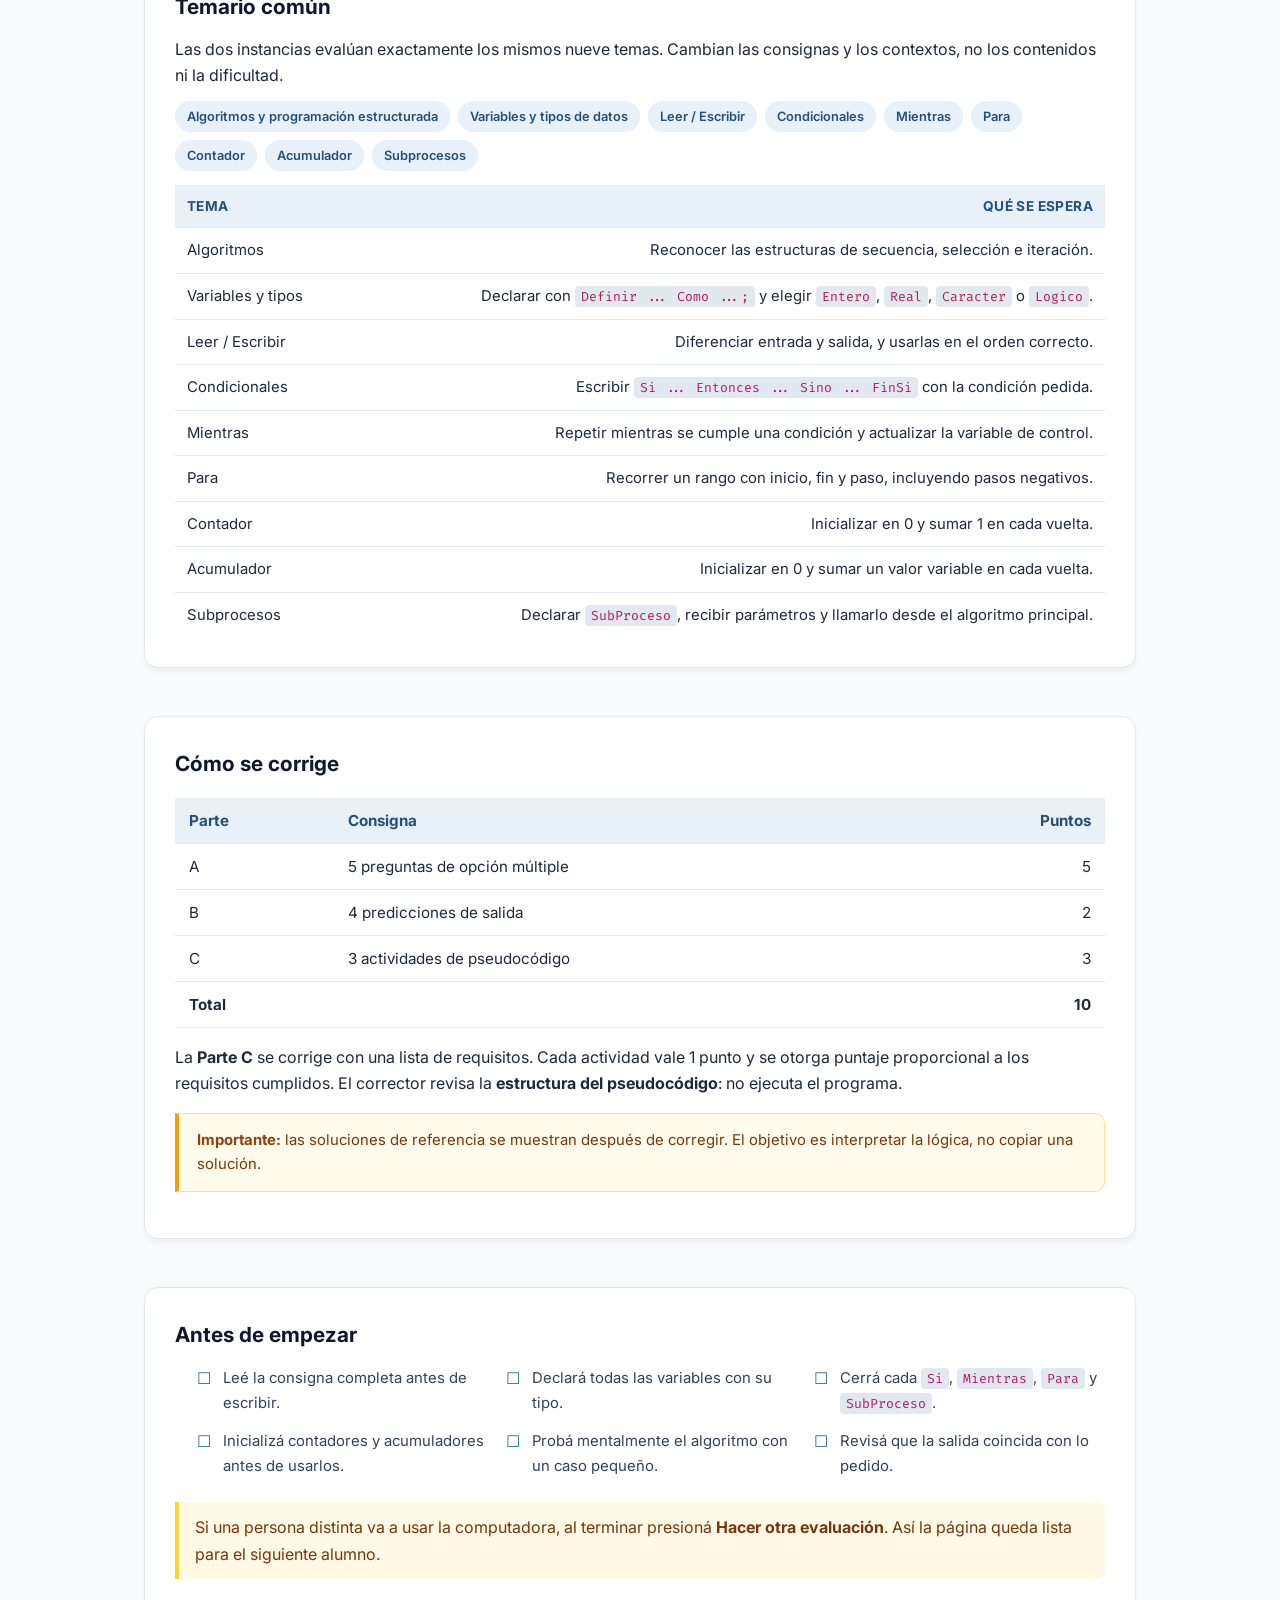
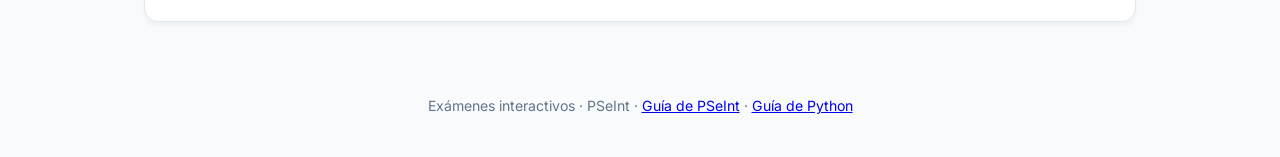
==== commit 33d6a6d9: "Renovar evaluaciones de PSeInt con consignas distintas" ====
--- a/examenes/index.html
+++ b/examenes/index.html
@@ -17,8 +17,8 @@
         <span class="badge">PSeInt · Programación Estructurada</span>
         <h1>Evaluación y recuperatorio</h1>
         <p class="subtitulo">
-            Dos instancias distintas con el mismo temario. Cada una tiene 12 consignas,
-            10 puntos y corrección automática con explicaciones.
+            Cuatro opciones con los mismos temas trabajados de otra manera: evaluación,
+            recuperatorio y dos partes. Todas corrigen automáticamente y explican cada respuesta.
         </p>
         <div class="nav-rapida">
             <a href="#instancias" class="btn-enlace">Instancias</a>
@@ -46,7 +46,7 @@
                 <div class="icono">📝</div>
                 <h3>Evaluación</h3>
                 <p>
-                    Primera instancia. Trabaja con edades, notas, menús y un subproceso simple.
+                    Instancia principal. Trabaja con temperatura, notas y cuadrados.
                     Incluye opción múltiple, predicción de salidas y tres programas.
                 </p>
                 <div class="meta">
@@ -61,8 +61,8 @@
                 <div class="icono">🔁</div>
                 <h3>Recuperatorio</h3>
                 <p>
-                    Segunda instancia. Mismos temas, distintas consignas: productos, precios,
-                    edades y un subproceso simple. Misma estructura y puntaje.
+                    Mismos 9 temas, consignas distintas: estaturas, edades y mitades.
+                    Misma estructura y puntaje que la evaluación.
                 </p>
                 <div class="meta">
                     <span>12 consignas</span>
@@ -93,8 +93,8 @@
                 <div class="icono">1️⃣</div>
                 <h3>Primera parte · Temas 1 a 6</h3>
                 <p>
-                    Programación estructurada, variables y tipos, Leer/Escribir, condicionales,
-                    contador y acumulador. Sin bucles ni subprocesos.
+                    Temas 1 a 6 con otros contextos: jornadas, adultos y gastos.
+                    Sin bucles ni subprocesos.
                 </p>
                 <div class="meta">
                     <span>12 consignas</span>
@@ -108,8 +108,8 @@
                 <div class="icono">2️⃣</div>
                 <h3>Segunda parte · Temas 7 a 9</h3>
                 <p>
-                    Bucle Para, bucle Mientras y subprocesos. Una evaluación corta y sencilla,
-                    con actividades directas.
+                    Temas 7 a 9 con otros ejemplos: múltiplos, temperaturas y triples.
+                    Una evaluación corta y sencilla.
                 </p>
                 <div class="meta">
                     <span>11 consignas</span>
